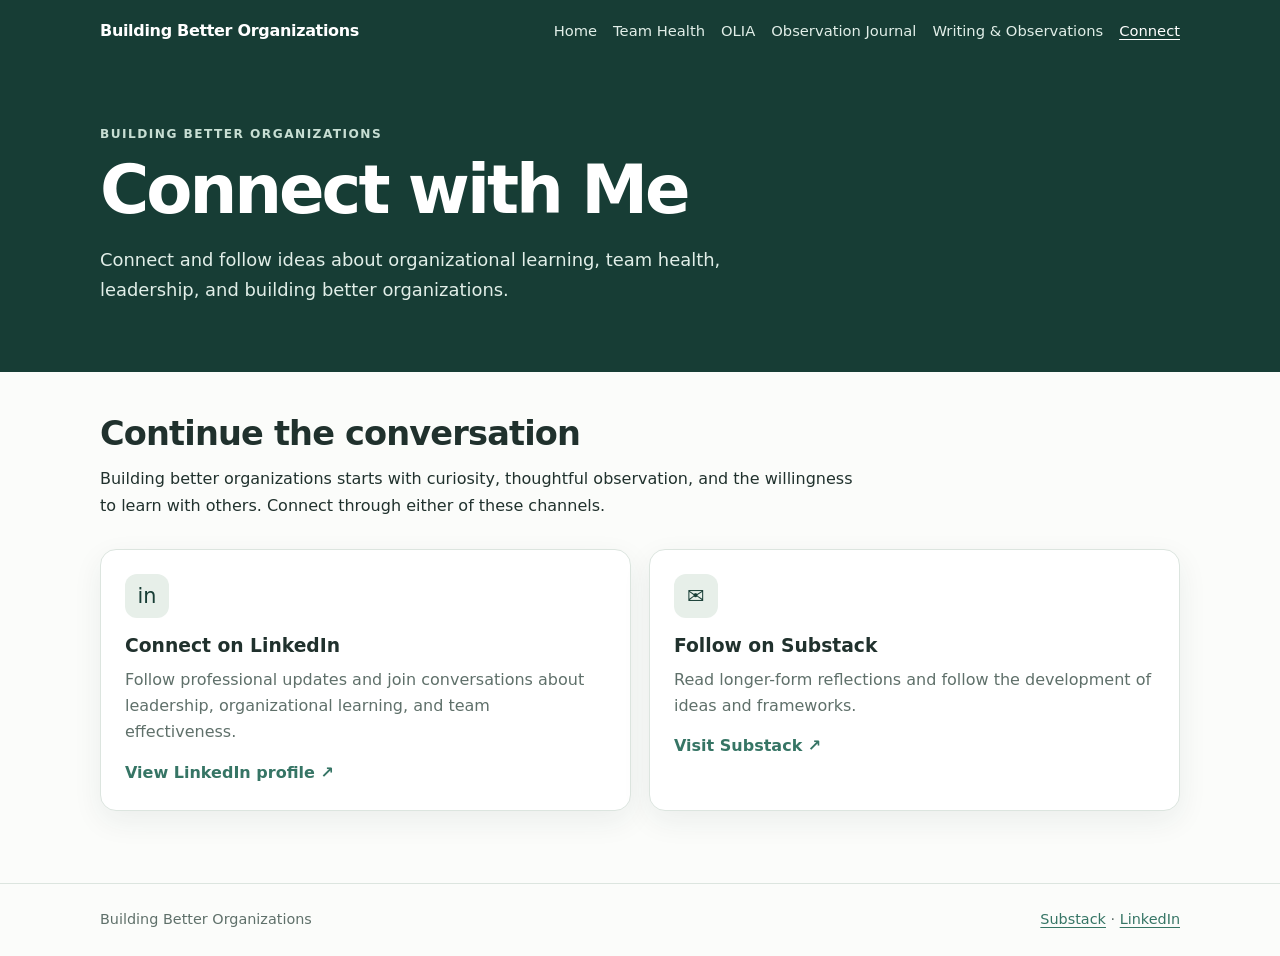
==== pages/connect.html @ a4910227 "Add files via upload" ====
<!doctype html>
<html lang="en">
<head>
  <meta charset="utf-8">
  <meta name="viewport" content="width=device-width, initial-scale=1">
  <meta name="description" content="Connect and follow ideas about organizational learning, team health, leadership, and building better organizations.">
  <title>Connect with Me | Building Better Organizations</title>
  <link rel="stylesheet" href="../assets/style.css">
</head>
<body>
<header>
  <div class="wrap">
    <div class="topbar">
      <a class="brand" href="../index.html">Building Better Organizations</a>
      <nav aria-label="Main navigation">
        <a href="../index.html">Home</a>
<a href="../pages/team-health-assessment.html">Team Health</a>
<a href="../pages/olia.html">OLIA</a>
<a href="../pages/observation-journal.html">Observation Journal</a>
<a href="../pages/writing-and-observations.html">Writing & Observations</a>
<a href="../pages/connect.html" aria-current="page">Connect</a>
      </nav>
    </div>
    <section class="hero">
      <div class="eyebrow">Building Better Organizations</div>
      <h1>Connect with Me</h1>
      <p>Connect and follow ideas about organizational learning, team health, leadership, and building better organizations.</p>
    </section>
  </div>
</header>
<main class="wrap">

<section class="section-intro">
  <h2>Continue the conversation</h2>
  <p>Building better organizations starts with curiosity, thoughtful observation, and the willingness to learn with others. Connect through either of these channels.</p>
</section>
<section class="cards">
  <a class="card" href="https://www.linkedin.com/in/chris-clause-phd-4a120318" target="_blank" rel="noopener noreferrer">
    <span class="card-icon" aria-hidden="true">in</span>
    <h3>Connect on LinkedIn</h3>
    <p>Follow professional updates and join conversations about leadership, organizational learning, and team effectiveness.</p>
    <span class="arrow">View LinkedIn profile ↗</span>
  </a>
  <a class="card" href="https://substack.com/@buildingbetterorganizations" target="_blank" rel="noopener noreferrer">
    <span class="card-icon" aria-hidden="true">✉</span>
    <h3>Follow on Substack</h3>
    <p>Read longer-form reflections and follow the development of ideas and frameworks.</p>
    <span class="arrow">Visit Substack ↗</span>
  </a>
</section>

</main>
<footer>
  <div class="wrap foot-inner">
    <span>Building Better Organizations</span>
    <span><a href="https://substack.com/@buildingbetterorganizations">Substack</a> · <a href="https://www.linkedin.com/in/chris-clause-phd-4a120318">LinkedIn</a></span>
  </div>
</footer>
</body>
</html>
---- assets/style.css ----
:root {
  --ink: #20312d;
  --muted: #5f706a;
  --forest: #173d35;
  --sage: #e7efe9;
  --paper: #fbfcfa;
  --line: #dce5df;
  --accent: #367565;
  --white: #ffffff;
  --shadow: 0 10px 30px rgba(23, 61, 53, .07);
}
* { box-sizing: border-box; }
html { scroll-behavior: smooth; }
body {
  margin: 0; background: var(--paper); color: var(--ink);
  font: 16px/1.65 system-ui, -apple-system, BlinkMacSystemFont, "Segoe UI", sans-serif;
}
a { color: var(--accent); text-underline-offset: 3px; }
a:hover { color: var(--forest); }
.wrap { width: min(1080px, calc(100% - 40px)); margin: 0 auto; }
header { background: var(--forest); color: var(--white); }
.topbar { display: flex; align-items: center; justify-content: space-between; gap: 24px; padding: 18px 0; }
.brand { color: white; text-decoration: none; font-weight: 750; letter-spacing: -.02em; }
nav { display: flex; flex-wrap: wrap; gap: 16px; }
nav a { color: #e1eee8; text-decoration: none; font-size: .92rem; }
nav a:hover, nav a[aria-current="page"] { color: white; text-decoration: underline; }
.hero { padding: 62px 0 68px; }
.eyebrow { text-transform: uppercase; letter-spacing: .12em; font-size: .76rem; font-weight: 750; color: #c7ded3; }
h1 { font-size: clamp(2.25rem, 6vw, 4.2rem); line-height: 1.08; letter-spacing: -.045em; margin: 10px 0 18px; max-width: 850px; }
.hero p { max-width: 720px; color: #e1eee8; font-size: 1.12rem; margin: 0; }
main { padding: 42px 0 72px; }
.section-intro { max-width: 760px; margin-bottom: 30px; }
h2 { line-height: 1.2; letter-spacing: -.025em; font-size: clamp(1.55rem, 3vw, 2.1rem); margin: 0 0 12px; }
h3 { line-height: 1.3; margin: 0 0 8px; }
p { margin: 0 0 14px; }
.muted { color: var(--muted); }
.cards { display: grid; grid-template-columns: repeat(2, minmax(0, 1fr)); gap: 18px; }
.card { display: block; background: white; border: 1px solid var(--line); border-radius: 16px; padding: 24px; color: inherit; text-decoration: none; box-shadow: var(--shadow); transition: transform .15s ease, border-color .15s ease; }
a.card:hover { transform: translateY(-2px); border-color: #9ebcaf; color: inherit; }
.card-icon { display: inline-grid; place-items: center; width: 44px; height: 44px; border-radius: 12px; background: var(--sage); color: var(--forest); font-size: 1.3rem; margin-bottom: 16px; }
.card p { color: var(--muted); margin-bottom: 14px; }
.arrow { font-weight: 700; color: var(--accent); }
.pill { display: inline-block; border-radius: 999px; padding: 4px 10px; background: var(--sage); color: var(--forest); font-size: .78rem; font-weight: 700; margin-bottom: 12px; }
.callout { margin-top: 30px; background: var(--sage); border-radius: 16px; padding: 24px; }
.link-list { list-style: none; padding: 0; margin: 22px 0; }
.link-list li { padding: 14px 0; border-bottom: 1px solid var(--line); }
.link-list li:last-child { border-bottom: 0; }
.btn { display: inline-block; background: var(--forest); color: white; padding: 11px 17px; border-radius: 9px; text-decoration: none; font-weight: 700; margin: 5px 8px 5px 0; }
.btn:hover { color: white; background: var(--accent); }
.btn.secondary { background: white; color: var(--forest); border: 1px solid var(--line); }
.small-note { font-size: .9rem; color: var(--muted); }
footer { border-top: 1px solid var(--line); padding: 24px 0; color: var(--muted); font-size: .9rem; }
footer .foot-inner { display: flex; flex-wrap: wrap; justify-content: space-between; gap: 12px; }
@media (max-width: 720px) {
  .topbar { align-items: flex-start; flex-direction: column; gap: 10px; }
  nav { gap: 12px; }
  .hero { padding: 46px 0 50px; }
  .cards { grid-template-columns: 1fr; }
  main { padding-top: 32px; }
}
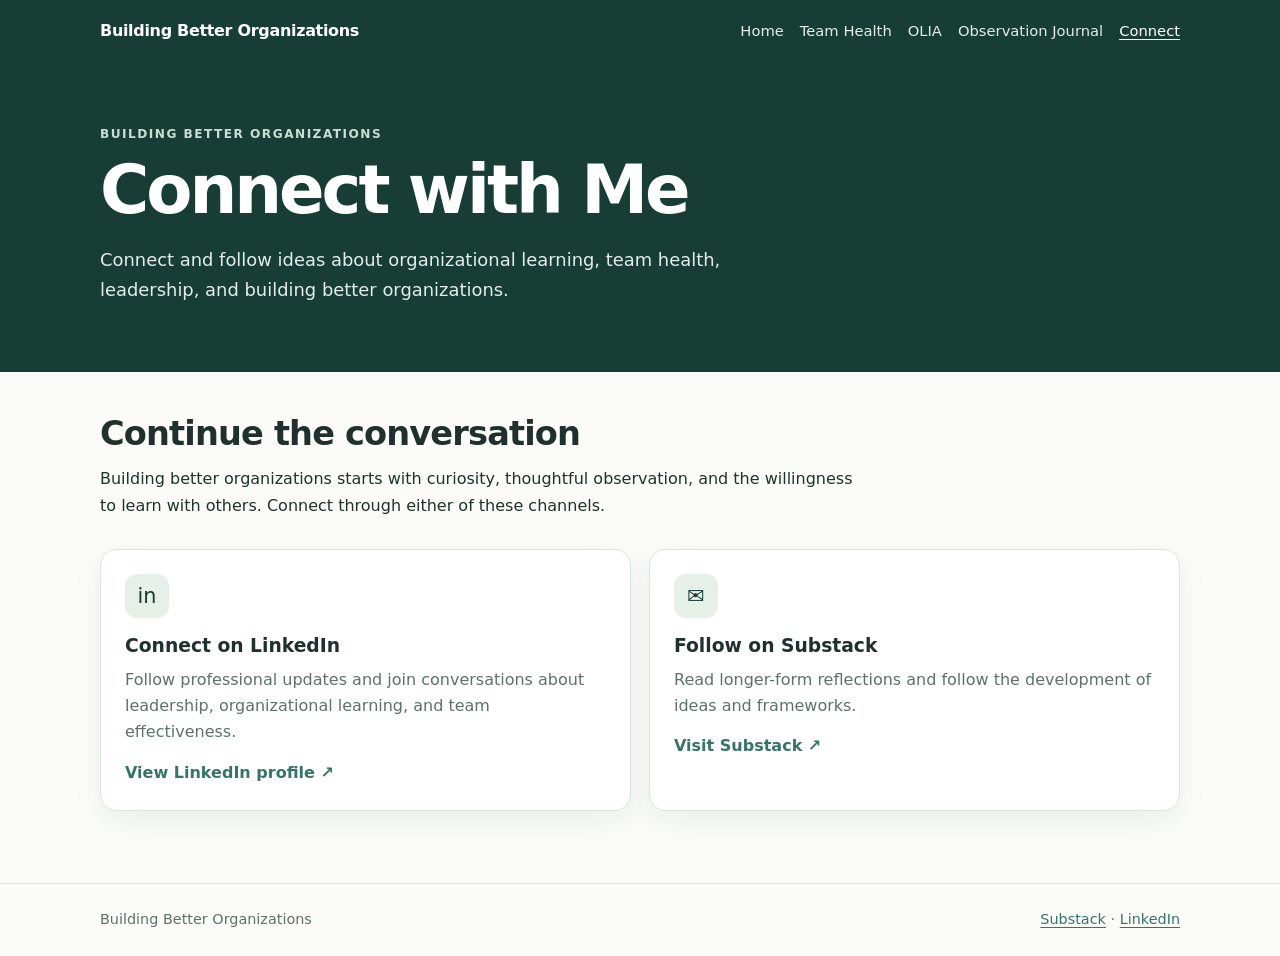
==== commit e9f8a5fd: "Remove 'Writing & Observations' link from navigation" ====
--- a/pages/connect.html
+++ b/pages/connect.html
@@ -17,7 +17,6 @@
 <a href="../pages/team-health-assessment.html">Team Health</a>
 <a href="../pages/olia.html">OLIA</a>
 <a href="../pages/observation-journal.html">Observation Journal</a>
-<a href="../pages/writing-and-observations.html">Writing & Observations</a>
 <a href="../pages/connect.html" aria-current="page">Connect</a>
       </nav>
     </div>
